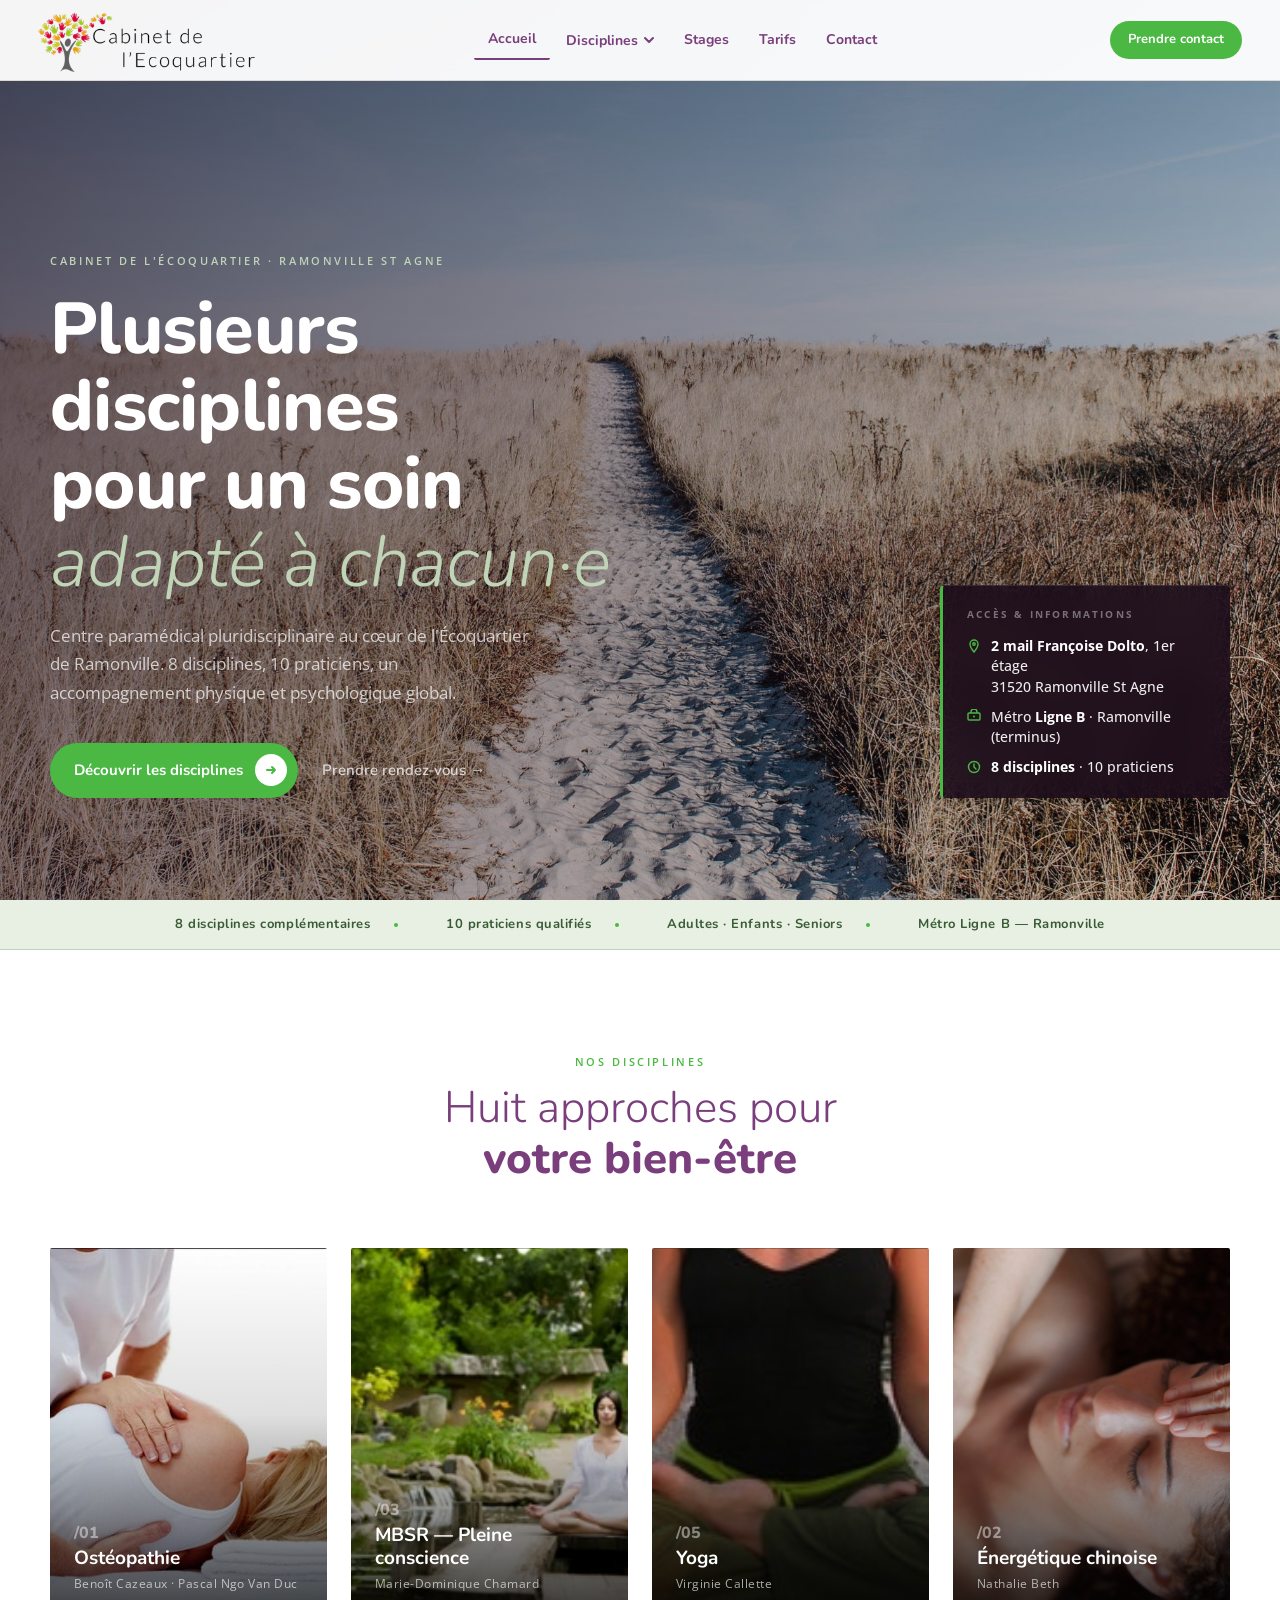
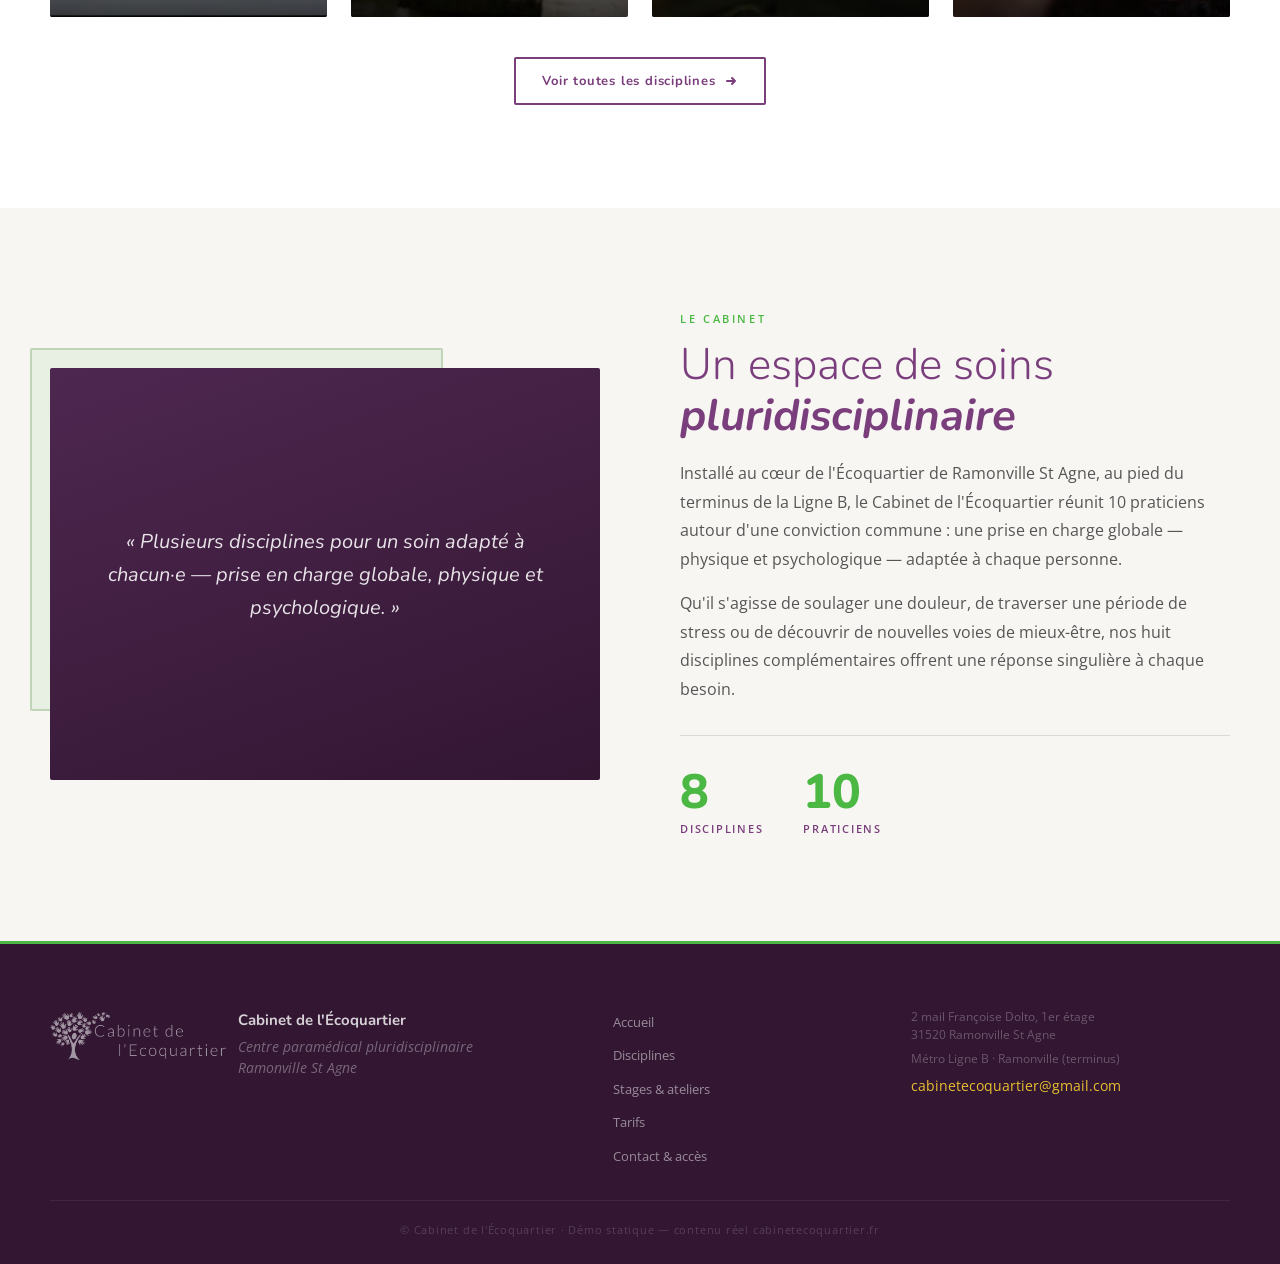
==== index.html @ e550345e "Démo refonte site Cabinet de l'Ecoquartier Co-Authored-By: Claude Sonnet 5.5 <noreply@anthropic.com>" ====
<!DOCTYPE html>
<html lang="fr">
<head>
  <meta charset="UTF-8">
  <meta name="viewport" content="width=device-width, initial-scale=1.0">
  <title>Cabinet de l'Écoquartier — Centre paramédical Ramonville St Agne</title>
  <meta name="description" content="Centre paramédical pluridisciplinaire à Ramonville St Agne. 8 disciplines, 10 praticiens : ostéopathie, énergétique chinoise, MBSR, sophrologie, yoga, somatothérapie, kinésiologie.">
  <link rel="icon" type="image/svg+xml" href="images/favicon.svg">
  <link rel="preconnect" href="https://fonts.googleapis.com">
  <link rel="preconnect" href="https://fonts.gstatic.com" crossorigin>
  <link href="https://fonts.googleapis.com/css2?family=Nunito:ital,wght@0,300;0,400;0,600;0,700;0,800;1,300;1,700&family=Open+Sans:wght@400;500;600&display=swap" rel="stylesheet">
  <link rel="stylesheet" href="style.css">
</head>
<body data-page="index">

  <!-- HEADER -->
  <header class="site-header" role="banner">
    <div class="header-inner">
      <a href="index.html" class="header-logo" aria-label="Cabinet de l'Écoquartier — accueil">
        <img
          src="images/logo.webp"
          alt="Cabinet de l'Écoquartier"
          class="logo-img"
          onerror="this.style.display='none';this.nextElementSibling.style.display='block'"
        >
        <span class="logo-fallback" style="display:none">Cabinet de l'Écoquartier</span>
      </a>

      <nav class="header-nav" aria-label="Navigation principale">
        <ul class="nav-list" role="list">
          <li>
            <a href="index.html" class="nav-link" data-nav="index">Accueil</a>
          </li>
          <li class="nav-item-dropdown">
            <button class="nav-link nav-dropdown-btn" aria-haspopup="true" aria-expanded="false" data-nav="disciplines">
              Disciplines
              <svg class="dropdown-chevron" width="12" height="12" viewBox="0 0 12 12" fill="none" aria-hidden="true">
                <path d="M2 4l4 4 4-4" stroke="currentColor" stroke-width="2" stroke-linecap="round" stroke-linejoin="round"/>
              </svg>
            </button>
            <div class="nav-dropdown" role="menu" aria-label="Disciplines">
              <div class="nav-dropdown-header">Nos disciplines</div>
              <a href="disciplines.html"                  class="nav-dropdown-link nav-dropdown-link--first" role="menuitem">Toutes les disciplines</a>
              <a href="disciplines.html#osteopathie"      class="nav-dropdown-link" role="menuitem">Ostéopathie</a>
              <a href="disciplines.html#energetique"      class="nav-dropdown-link" role="menuitem">Énergétique chinoise</a>
              <a href="disciplines.html#mbsr"             class="nav-dropdown-link" role="menuitem">MBSR — Pleine conscience</a>
              <a href="disciplines.html#sophrologie"      class="nav-dropdown-link" role="menuitem">Sophrologie</a>
              <a href="disciplines.html#yoga"             class="nav-dropdown-link" role="menuitem">Yoga</a>
              <a href="disciplines.html#somatotherapie"   class="nav-dropdown-link" role="menuitem">Somatothérapie</a>
              <a href="disciplines.html#kinesiologie"     class="nav-dropdown-link" role="menuitem">Kinésiologie</a>
            </div>
          </li>
          <li><a href="stages.html"  class="nav-link" data-nav="stages">Stages</a></li>
          <li><a href="tarifs.html"  class="nav-link" data-nav="tarifs">Tarifs</a></li>
          <li><a href="contact.html" class="nav-link" data-nav="contact">Contact</a></li>
        </ul>
      </nav>

      <div class="nav-cta">
        <a href="contact.html" class="btn-nav-cta">Prendre contact</a>
      </div>
      <button class="burger" aria-label="Ouvrir le menu" aria-expanded="false" aria-controls="overlay-menu">
        <span class="burger-bar"></span>
        <span class="burger-bar"></span>
        <span class="burger-bar"></span>
      </button>
    </div>
  </header>

  <!-- OVERLAY MOBILE -->
  <div class="overlay-menu" id="overlay-menu" role="dialog" aria-modal="true" aria-label="Menu principal">
    <nav class="overlay-nav" aria-label="Menu mobile">
      <ul class="overlay-list" role="list">
        <li class="overlay-item"><a href="index.html" class="overlay-link" data-nav="index">Accueil</a></li>
        <li class="overlay-item">
          <button class="overlay-link overlay-submenu-btn" aria-expanded="false" aria-controls="overlay-sub-disciplines">
            Disciplines
            <svg class="overlay-chevron" width="20" height="20" viewBox="0 0 20 20" fill="none" aria-hidden="true">
              <path d="M5 8l5 5 5-5" stroke="currentColor" stroke-width="2" stroke-linecap="round" stroke-linejoin="round"/>
            </svg>
          </button>
          <ul class="overlay-sub" id="overlay-sub-disciplines" hidden>
            <li><a href="disciplines.html"                class="overlay-sub-link">Toutes les disciplines</a></li>
            <li><a href="disciplines.html#osteopathie"    class="overlay-sub-link">Ostéopathie</a></li>
            <li><a href="disciplines.html#energetique"    class="overlay-sub-link">Énergétique chinoise</a></li>
            <li><a href="disciplines.html#mbsr"           class="overlay-sub-link">MBSR — Pleine conscience</a></li>
            <li><a href="disciplines.html#sophrologie"    class="overlay-sub-link">Sophrologie</a></li>
            <li><a href="disciplines.html#yoga"           class="overlay-sub-link">Yoga</a></li>
            <li><a href="disciplines.html#somatotherapie" class="overlay-sub-link">Somatothérapie</a></li>
            <li><a href="disciplines.html#kinesiologie"   class="overlay-sub-link">Kinésiologie</a></li>
          </ul>
        </li>
        <li class="overlay-item"><a href="stages.html"  class="overlay-link" data-nav="stages">Stages</a></li>
        <li class="overlay-item"><a href="tarifs.html"  class="overlay-link" data-nav="tarifs">Tarifs</a></li>
        <li class="overlay-item"><a href="contact.html" class="overlay-link" data-nav="contact">Contact</a></li>
      </ul>
    </nav>
    <footer class="overlay-footer">
      <a href="mailto:cabinetecoquartier@gmail.com" class="overlay-email">cabinetecoquartier@gmail.com</a>
      <span class="overlay-address">2 mail Françoise Dolto (1er étage) · Ramonville St Agne · Métro Ligne B</span>
    </footer>
  </div>

  <!-- HERO -->
  <section class="hero" aria-label="Présentation du cabinet">
    <div class="hero-photo" role="img" aria-label="Chemin de prairie — Cabinet de l'Écoquartier"></div>
    <div class="hero-content">
      <div class="hero-inner">

        <div class="hero-text">
          <span class="hero-eyebrow">Cabinet de l'Écoquartier · Ramonville St Agne</span>
          <h1 class="hero-title">
            Plusieurs disciplines<br>
            pour un soin<br>
            <em>adapté à chacun·e</em>
          </h1>
          <p class="hero-sub">
            Centre paramédical pluridisciplinaire au cœur de l'Écoquartier de Ramonville.
            8 disciplines, 10 praticiens, un accompagnement physique et psychologique global.
          </p>
          <div class="hero-actions">
            <a href="disciplines.html" class="btn-hero">
              Découvrir les disciplines
              <span class="btn-hero-circle" aria-hidden="true">
                <svg width="14" height="14" viewBox="0 0 14 14" fill="none">
                  <path d="M3 7h8M8 4l3 3-3 3" stroke="currentColor" stroke-width="2" stroke-linecap="round" stroke-linejoin="round"/>
                </svg>
              </span>
            </a>
            <a href="contact.html" class="hero-link-secondary">Prendre rendez-vous →</a>
          </div>
        </div>

        <!-- Info-card bas-droite — infos réelles du cabinet -->
        <aside class="hero-infocard" aria-label="Informations pratiques">
          <span class="infocard-label">Accès &amp; informations</span>
          <p class="infocard-line">
            <svg class="infocard-icon" viewBox="0 0 14 14" fill="none" aria-hidden="true">
              <path d="M7 1a4 4 0 0 1 4 4c0 3.25-4 8-4 8S3 8.25 3 5a4 4 0 0 1 4-4Z" stroke="currentColor" stroke-width="1.4"/>
              <circle cx="7" cy="5" r="1.2" stroke="currentColor" stroke-width="1.4"/>
            </svg>
            <span><strong>2 mail Françoise Dolto</strong>, 1er étage<br>31520 Ramonville St Agne</span>
          </p>
          <p class="infocard-line">
            <svg class="infocard-icon" viewBox="0 0 14 14" fill="none" aria-hidden="true">
              <rect x="1" y="4" width="12" height="7" rx="1" stroke="currentColor" stroke-width="1.4"/>
              <path d="M4 4V3a3 3 0 0 1 6 0v1" stroke="currentColor" stroke-width="1.4"/>
              <circle cx="7" cy="7.5" r="1" fill="currentColor"/>
            </svg>
            <span>Métro <strong>Ligne B</strong> · Ramonville (terminus)</span>
          </p>
          <p class="infocard-line">
            <svg class="infocard-icon" viewBox="0 0 14 14" fill="none" aria-hidden="true">
              <circle cx="7" cy="7" r="5.5" stroke="currentColor" stroke-width="1.4"/>
              <path d="M7 4v3l2 2" stroke="currentColor" stroke-width="1.4" stroke-linecap="round"/>
            </svg>
            <span><strong>8 disciplines</strong> · 10 praticiens</span>
          </p>
        </aside>

      </div>
    </div>
  </section>

  <!-- BANDEAU RÉASSURANCE -->
  <div class="reassurance" aria-label="Points forts">
    <div class="reassurance-inner">
      <span class="reassurance-item">8 disciplines complémentaires <span class="reassurance-dot" aria-hidden="true"></span></span>
      <span class="reassurance-item">10 praticiens qualifiés <span class="reassurance-dot" aria-hidden="true"></span></span>
      <span class="reassurance-item">Adultes · Enfants · Seniors <span class="reassurance-dot" aria-hidden="true"></span></span>
      <span class="reassurance-item">Métro Ligne B — Ramonville</span>
    </div>
  </div>

  <!-- TILES DISCIPLINES -->
  <section class="discipline-tiles" aria-labelledby="tiles-heading">
    <div class="container">
      <header class="section-header reveal">
        <span class="section-label">Nos disciplines</span>
        <h2 class="section-title" id="tiles-heading">
          Huit approches pour<br><strong>votre bien-être</strong>
        </h2>
      </header>

      <div class="tiles-grid">
        <a href="disciplines.html#osteopathie" class="tile tile--osteo reveal">
          <div class="tile-bg"></div>
          <div class="tile-content">
            <span class="tile-num">/01</span>
            <span class="tile-name">Ostéopathie</span>
            <span class="tile-sub">Benoît Cazeaux · Pascal Ngo Van Duc</span>
          </div>
        </a>
        <a href="disciplines.html#mbsr" class="tile tile--mbsr reveal">
          <div class="tile-bg"></div>
          <div class="tile-content">
            <span class="tile-num">/03</span>
            <span class="tile-name">MBSR — Pleine conscience</span>
            <span class="tile-sub">Marie-Dominique Chamard</span>
          </div>
        </a>
        <a href="disciplines.html#yoga" class="tile tile--yoga reveal">
          <div class="tile-bg"></div>
          <div class="tile-content">
            <span class="tile-num">/05</span>
            <span class="tile-name">Yoga</span>
            <span class="tile-sub">Virginie Callette</span>
          </div>
        </a>
        <a href="disciplines.html#energetique" class="tile tile--energie reveal">
          <div class="tile-bg"></div>
          <div class="tile-content">
            <span class="tile-num">/02</span>
            <span class="tile-name">Énergétique chinoise</span>
            <span class="tile-sub">Nathalie Beth</span>
          </div>
        </a>
      </div>

      <p class="tile-link reveal">
        <a href="disciplines.html" class="btn-outline">
          Voir toutes les disciplines
          <svg width="14" height="14" viewBox="0 0 14 14" fill="none" aria-hidden="true">
            <path d="M3 7h8M8 4l3 3-3 3" stroke="currentColor" stroke-width="2" stroke-linecap="round" stroke-linejoin="round"/>
          </svg>
        </a>
      </p>
    </div>
  </section>

  <!-- SPLIT SECTION — Le Cabinet -->
  <section class="split-section" aria-labelledby="cabinet-heading">
    <div class="container">
      <div class="split-grid">

        <div class="split-visual reveal">
          <div class="split-visual-rect" aria-hidden="true"></div>
          <div class="split-visual-card" aria-label="Slogan du cabinet">
            <blockquote class="split-visual-quote">
              « Plusieurs disciplines pour un soin adapté à chacun·e — prise en charge globale, physique et psychologique. »
            </blockquote>
          </div>
        </div>

        <div class="split-text reveal">
          <span class="section-label">Le cabinet</span>
          <h2 class="section-title" id="cabinet-heading">
            Un espace de soins<br><em>pluridisciplinaire</em>
          </h2>
          <p class="split-desc">
            Installé au cœur de l'Écoquartier de Ramonville St Agne, au pied du terminus de la Ligne B, le Cabinet de l'Écoquartier réunit 10 praticiens autour d'une conviction commune : une prise en charge globale — physique et psychologique — adaptée à chaque personne.
          </p>
          <p class="split-desc">
            Qu'il s'agisse de soulager une douleur, de traverser une période de stress ou de découvrir de nouvelles voies de mieux-être, nos huit disciplines complémentaires offrent une réponse singulière à chaque besoin.
          </p>
          <div class="split-stats" aria-label="Chiffres clés">
            <div>
              <span class="stat-number">8</span>
              <span class="stat-label">disciplines</span>
            </div>
            <div>
              <span class="stat-number">10</span>
              <span class="stat-label">praticiens</span>
            </div>
          </div>
        </div>

      </div>
    </div>
  </section>

  <!-- FOOTER -->
  <footer class="site-footer" role="contentinfo">
    <div class="container">
      <div class="footer-inner">
        <div class="footer-brand">
          <div>
            <img src="images/logo.webp" alt="" class="footer-logo" aria-hidden="true" loading="lazy">
          </div>
          <div>
            <p class="footer-site-name">Cabinet de l'Écoquartier</p>
            <p class="footer-tagline">Centre paramédical pluridisciplinaire<br>Ramonville St Agne</p>
          </div>
        </div>
        <nav class="footer-nav" aria-label="Navigation secondaire">
          <ul>
            <li><a href="index.html">Accueil</a></li>
            <li><a href="disciplines.html">Disciplines</a></li>
            <li><a href="stages.html">Stages &amp; ateliers</a></li>
            <li><a href="tarifs.html">Tarifs</a></li>
            <li><a href="contact.html">Contact &amp; accès</a></li>
          </ul>
        </nav>
        <address class="footer-contact">
          <p>2 mail Françoise Dolto, 1er étage<br>31520 Ramonville St Agne</p>
          <p>Métro Ligne B · Ramonville (terminus)</p>
          <a href="mailto:cabinetecoquartier@gmail.com">cabinetecoquartier@gmail.com</a>
        </address>
      </div>
      <p class="footer-legal">© Cabinet de l'Écoquartier · Démo statique — contenu réel cabinetecoquartier.fr</p>
    </div>
  </footer>

  <script src="script.js"></script>
</body>
</html>
---- style.css ----
/* ================================================
   CABINET DE L'ÉCOQUARTIER — Styles v3 final
   Palette : blanc / violet-prune / vert / jaune
   ================================================ */

/* ---- Tokens ---- */
:root {
  --plum:        #7a3e7c;
  --plum-dark:   #4e2750;
  --plum-deeper: #321632;
  --plum-pale:   #f4eef5;

  --green:       #4ab842;
  --green-dark:  #2a7a10;
  --green-mid:   #3a9a30;
  --green-pale:  #eef7ec;

  /* Sauge doux — sections claires */
  --sage-bg:     #e8f0e4;
  --sage-light:  #c0d4b8;
  --sage-dark:   #3a5c35;

  /* Carte hero translucide */
  --card-bg:     rgba(120, 190, 90, 0.82);

  --yellow:      #e8c030;
  --yellow-dk:   #c4a020;
  --yellow-txt:  #2a1a00;

  --teal:        #2597ba;

  --white:       #ffffff;
  --off-white:   #f7f6f3;
  --light-gray:  #f0eeea;
  --border:      #ddd9d2;

  --txt-dark:    #1e1e1e;
  --txt-mid:     #555;
  --txt-light:   #888;

  /* Angles quasi-droits */
  --radius:      2px;
  --radius-md:   4px;

  --container:   min(1180px, 100% - 2.5rem);
  --header-h:    80px;

  --t:   0.25s cubic-bezier(.4,0,.2,1);
  --t-m: 0.42s cubic-bezier(.4,0,.2,1);
}

/* ---- Reset ---- */
*, *::before, *::after { box-sizing: border-box; margin: 0; padding: 0; }
html { scroll-behavior: smooth; scroll-padding-top: calc(var(--header-h) + 52px); -webkit-text-size-adjust: 100%; }
body { font-family: 'Open Sans', system-ui, sans-serif; font-size: 16px; line-height: 1.65; color: var(--txt-dark); background: var(--white); -webkit-font-smoothing: antialiased; opacity: 0; }
body.is-loaded  { opacity: 1; transition: opacity .3s ease; }
body.is-exiting { opacity: 0; transition: opacity .22s ease; }
img  { max-width: 100%; height: auto; display: block; }
a    { color: inherit; text-decoration: none; }
ul, ol { list-style: none; }
button { cursor: pointer; font-family: inherit; background: none; border: none; }
address { font-style: normal; }
:focus-visible { outline: 2px solid var(--green); outline-offset: 3px; border-radius: var(--radius); }

/* ---- Shared typography ---- */
.section-label { display: block; font-size: 11px; font-weight: 600; letter-spacing: .24em; text-transform: uppercase; color: var(--green); margin-bottom: .75rem; }
.section-title { font-family: 'Nunito', sans-serif; font-size: clamp(1.75rem, 3.5vw, 2.75rem); font-weight: 300; line-height: 1.15; color: var(--plum); }
.section-title strong { font-weight: 800; }
.section-title em     { font-style: italic; font-weight: 700; }
.section-header { text-align: center; margin-bottom: clamp(2.5rem, 5vw, 4.5rem); }
.container { width: var(--container); margin-inline: auto; }

/* ---- Scroll reveal ---- */
@media (prefers-reduced-motion: no-preference) {
  .reveal { opacity: 0; transform: translateY(18px); transition: opacity .65s ease, transform .65s ease; }
  .reveal.revealed { opacity: 1; transform: translateY(0); }
}

/* ================================================
   HEADER — flottant, transparent → glass
   ================================================ */

.site-header {
  position: fixed;
  inset-block-start: 0; inset-inline: 0;
  z-index: 100;
  height: var(--header-h);
  /* Toujours glass/blanc : le logo coloré reste lisible partout */
  background: rgba(255,255,255,0.95);
  backdrop-filter: blur(14px);
  -webkit-backdrop-filter: blur(14px);
  box-shadow: 0 1px 0 var(--border);
  transition: box-shadow var(--t-m);
}

/* Légère ombre supplémentaire au scroll */
.site-header.scrolled {
  box-shadow: 0 2px 16px rgba(0,0,0,.08);
}

.header-inner {
  display: flex;
  align-items: center;
  justify-content: space-between;
  height: 100%;
  padding: 0 clamp(1rem, 3vw, 2.5rem);
  gap: 1rem;
}

/* Logo — toujours en couleurs sur fond blanc/glass */
.header-logo { display: flex; align-items: center; flex-shrink: 0; text-decoration: none; }
.logo-img { height: 64px; width: auto; max-width: 220px; }
.logo-fallback { font-family: 'Nunito', sans-serif; font-size: 1rem; font-weight: 800; line-height: 1.2; color: var(--plum); }

/* Nav desktop */
.header-nav { display: none; }
@media (min-width: 960px) { .header-nav { display: block; } }

.nav-list { display: flex; align-items: center; gap: .1rem; }

.nav-link {
  display: inline-flex; align-items: center; gap: .3rem;
  font-family: 'Nunito', sans-serif; font-size: 14px; font-weight: 700;
  padding: .45rem .875rem; border-radius: var(--radius);
  color: var(--plum); background: none; border: none; cursor: pointer;
  white-space: nowrap; transition: background var(--t), color var(--t);
}

.nav-link:hover { background: var(--plum-pale); color: var(--plum-dark); }

.nav-link.active { border-bottom: 2px solid var(--plum); }

/* CTA nav "Prendre contact" */
.nav-cta {
  display: none;
  align-items: center;
  gap: .75rem;
  flex-shrink: 0;
}
@media (min-width: 960px) { .nav-cta { display: flex; } }

.btn-nav-cta {
  padding: .5rem 1.125rem;
  background: var(--green);
  color: var(--white);
  font-family: 'Nunito', sans-serif; font-size: 13px; font-weight: 700;
  border-radius: 100px;   /* seul bouton-pilule dans le nav */
  border: none; cursor: pointer;
  transition: background var(--t), transform var(--t);
}
.btn-nav-cta:hover { background: var(--green-dark); transform: translateY(-1px); }

/* Chevron dropdown */
.dropdown-chevron { transition: transform var(--t); flex-shrink: 0; }
.nav-dropdown-btn[aria-expanded="true"] .dropdown-chevron { transform: rotate(180deg); }
.nav-dropdown-btn[aria-expanded="true"] { background: var(--plum); color: var(--white) !important; border-radius: var(--radius); }
.nav-dropdown-btn[aria-expanded="true"] .dropdown-chevron path { stroke: white; }

/* ================================================
   DROPDOWN
   ================================================ */

.nav-item-dropdown { position: relative; }

.nav-dropdown {
  position: absolute; top: calc(100% + 8px); left: 0; min-width: 230px;
  background: var(--white); border: 1px solid var(--border); border-top: 3px solid var(--green);
  border-radius: var(--radius); box-shadow: 0 8px 32px rgba(0,0,0,.12); z-index: 200; overflow: hidden;
  opacity: 0; pointer-events: none; transform: translateY(-6px);
  transition: opacity var(--t), transform var(--t);
}
.nav-dropdown.is-open { opacity: 1; pointer-events: all; transform: translateY(0); }
.nav-dropdown-header { background: var(--green); color: var(--white); font-family: 'Nunito',sans-serif; font-size: 12px; font-weight: 700; letter-spacing: .1em; text-transform: uppercase; padding: .6rem 1rem; }
.nav-dropdown-link { display: block; padding: .5rem 1rem .5rem 1.25rem; font-size: 14px; color: var(--plum); border-left: 3px solid transparent; transition: background var(--t), border-color var(--t); }
.nav-dropdown-link--first { background: var(--teal); color: var(--white); font-weight: 600; border-left-color: #1a7090; }
.nav-dropdown-link--first:hover { background: #1a7090; color: var(--white); }
.nav-dropdown-link:not(.nav-dropdown-link--first):hover { background: var(--green-pale); border-left-color: var(--green); color: var(--plum-dark); }

@media (prefers-reduced-motion: reduce) { .nav-dropdown { transition: none; } }

/* ================================================
   BURGER
   ================================================ */

.burger {
  display: flex; flex-direction: column; justify-content: center; gap: 5px;
  width: 44px; height: 44px; padding: 0; z-index: 200; position: relative; flex-shrink: 0;
  -webkit-tap-highlight-color: transparent;
}
@media (min-width: 960px) { .burger { display: none; } }

.burger-bar { display: block; width: 24px; height: 2px; border-radius: 1px; margin: 0 auto; transform-origin: center; background: var(--plum); transition: transform .4s cubic-bezier(.4,0,.2,1), opacity .3s ease; }
.burger[aria-expanded="true"] .burger-bar { background: var(--plum); }
.burger[aria-expanded="true"] .burger-bar:nth-child(1) { transform: translateY(7px) rotate(45deg); }
.burger[aria-expanded="true"] .burger-bar:nth-child(2) { opacity: 0; transform: scaleX(0); }
.burger[aria-expanded="true"] .burger-bar:nth-child(3) { transform: translateY(-7px) rotate(-45deg); }

/* ================================================
   OVERLAY MOBILE
   ================================================ */

.overlay-menu {
  position: fixed; inset: 0; z-index: 150; background: var(--white);
  display: flex; flex-direction: column; justify-content: center;
  padding: calc(var(--header-h) + 1.5rem) clamp(2rem,8vw,4rem) 3rem;
  border-top: 3px solid var(--green);
  opacity: 0; pointer-events: none; transform: translateX(100%);
  transition: opacity .4s cubic-bezier(.4,0,.2,1), transform .4s cubic-bezier(.4,0,.2,1);
}
.overlay-menu.is-open { opacity: 1; pointer-events: all; transform: translateX(0); }
.overlay-nav { flex: 1; display: flex; align-items: center; }
.overlay-list { width: 100%; }
.overlay-item { border-bottom: 1px solid var(--border); opacity: 0; transform: translateX(12px); transition: opacity .38s ease, transform .38s ease; }
.overlay-item:first-child { border-top: 1px solid var(--border); }
.overlay-item.is-visible { opacity: 1; transform: translateX(0); }
.overlay-link { display: flex; align-items: center; justify-content: space-between; width: 100%; text-align: left; padding: .9rem 0; font-family: 'Nunito',sans-serif; font-size: clamp(1.25rem,4vw,1.75rem); font-weight: 700; color: var(--plum); background: none; border: none; cursor: pointer; transition: color var(--t), padding-left var(--t); }
.overlay-link:hover { color: var(--plum-dark); padding-left: .5rem; }
.overlay-chevron { flex-shrink: 0; color: var(--green); transition: transform var(--t); }
.overlay-submenu-btn[aria-expanded="true"] .overlay-chevron { transform: rotate(180deg); }
.overlay-sub { padding: .25rem 0 .75rem 1.25rem; }
.overlay-sub[hidden] { display: none; }
.overlay-sub-link { display: block; padding: .45rem 0; font-size: 1rem; color: var(--txt-mid); border-left: 2px solid transparent; padding-left: .75rem; transition: color var(--t), border-color var(--t); }
.overlay-sub-link:hover { color: var(--green-dark); border-left-color: var(--green); }
.overlay-footer { padding-top: 1.5rem; border-top: 1px solid var(--border); display: flex; flex-direction: column; gap: .35rem; }
.overlay-email { font-size: 14px; font-weight: 600; color: var(--green-dark); transition: color var(--t); }
.overlay-email:hover { color: var(--plum); }
.overlay-address { font-size: 12px; color: var(--txt-light); }

@media (prefers-reduced-motion: reduce) {
  .overlay-menu, .overlay-item { transition: opacity .2s ease; transform: none !important; }
}

/* ================================================
   HERO — index.html
   Photo plein écran, titre gauche, info-card bas-droite
   ================================================ */

.hero {
  position: relative;
  min-height: 100dvh; min-height: 100vh;
  display: flex; align-items: flex-end;
  overflow: hidden;
}

.hero-photo {
  position: absolute; inset: 0;
  background-image: url('images/hero.jpg');
  background-size: cover; background-position: center 40%;
}

/* Voile sombre progressif — lisibilité titre */
.hero-photo::after {
  content: ''; position: absolute; inset: 0;
  background: linear-gradient(
    120deg,
    rgba(30,15,32,0.72) 0%,
    rgba(30,15,32,0.4)  45%,
    rgba(30,15,32,0.1)  100%
  );
}

.hero-content {
  position: relative; z-index: 1;
  width: 100%; padding: 0 0 clamp(4rem,8vw,7rem);
}

.hero-inner {
  width: var(--container); margin-inline: auto;
  display: grid;
  grid-template-columns: 1fr;
  gap: 2rem;
  padding-top: calc(var(--header-h) + 4rem);
}

@media (min-width: 768px) {
  .hero-inner { grid-template-columns: 1fr auto; align-items: flex-end; }
}

/* Texte gauche */
.hero-text { max-width: 620px; }

.hero-eyebrow {
  font-size: 11px; font-weight: 600; letter-spacing: .24em; text-transform: uppercase;
  color: var(--sage-light); margin-bottom: 1.25rem; display: block;
}

.hero-title {
  font-family: 'Nunito', sans-serif;
  font-size: clamp(2.25rem, 6vw, 4.5rem);
  font-weight: 800; line-height: 1.08; letter-spacing: -.01em;
  color: var(--white); margin-bottom: 1.25rem;
}

.hero-title em { font-style: italic; font-weight: 300; color: var(--sage-light); }

.hero-sub {
  font-size: clamp(.9375rem, 1.5vw, 1.0625rem);
  color: rgba(255,255,255,.72); line-height: 1.68;
  max-width: 480px; margin-bottom: 2.25rem;
}

.hero-actions { display: flex; align-items: center; gap: 1.5rem; flex-wrap: wrap; }

/* CTA pilule — seule exception aux angles droits */
.btn-hero {
  display: inline-flex; align-items: center; gap: .75rem;
  padding: .7rem .7rem .7rem 1.5rem;
  background: var(--green); color: var(--white);
  font-family: 'Nunito',sans-serif; font-size: .9375rem; font-weight: 700;
  border-radius: 100px;
  transition: background var(--t), transform var(--t);
}
.btn-hero:hover { background: var(--green-dark); transform: translateY(-1px); }

.btn-hero-circle {
  display: flex; align-items: center; justify-content: center;
  width: 32px; height: 32px; background: var(--white); border-radius: 50%; flex-shrink: 0;
}

.btn-hero-circle svg { color: var(--green); }

.hero-link-secondary {
  font-family: 'Nunito',sans-serif; font-size: .9375rem; font-weight: 600;
  color: rgba(255,255,255,.75);
  text-decoration: underline; text-decoration-color: transparent;
  transition: color var(--t), text-decoration-color var(--t);
}
.hero-link-secondary:hover { color: var(--white); text-decoration-color: rgba(255,255,255,.5); }

/* Info-card sombre bas-droite — verre dépoli prune foncé, texte blanc */
.hero-infocard {
  background: rgba(22, 8, 24, 0.82);
  backdrop-filter: blur(16px); -webkit-backdrop-filter: blur(16px);
  border-radius: var(--radius-md);
  padding: 1.25rem 1.5rem;
  max-width: 290px;
  align-self: flex-end;
  border-left: 3px solid var(--green);
  border-top: 1px solid rgba(255,255,255,.10);
}

@media (max-width: 767px) {
  .hero-infocard { max-width: 100%; }
}

.infocard-label {
  font-size: 10px; font-weight: 700; letter-spacing: .22em; text-transform: uppercase;
  color: rgba(255,255,255,.4); margin-bottom: .875rem; display: block;
}

.infocard-line {
  display: flex; align-items: flex-start; gap: .625rem;
  font-size: 13.5px; color: rgba(255,255,255,.92); font-weight: 500; line-height: 1.5;
  margin-bottom: .625rem;
}

.infocard-line:last-child { margin-bottom: 0; }

.infocard-line strong { font-weight: 700; color: var(--white); }

.infocard-icon {
  flex-shrink: 0; margin-top: .15rem;
  color: var(--green);
  width: 14px; height: 14px;
}

/* ================================================
   BANDEAU RÉASSURANCE
   ================================================ */

.reassurance {
  background: var(--sage-bg);
  border-bottom: 1px solid var(--sage-light);
}

.reassurance-inner {
  display: flex; align-items: center; justify-content: center; flex-wrap: wrap;
  width: var(--container); margin-inline: auto;
  padding: .875rem 0;
}

.reassurance-item {
  display: flex; align-items: center; gap: 1.5rem;
  font-family: 'Nunito',sans-serif; font-size: 13px; font-weight: 700;
  color: var(--sage-dark); letter-spacing: .04em;
  padding: 0 1.5rem;
}

.reassurance-dot { display: block; width: 4px; height: 4px; background: var(--green); border-radius: 50%; flex-shrink: 0; }
.reassurance-item:last-child .reassurance-dot { display: none; }

/* ================================================
   TILES DISCIPLINES — index.html
   ================================================ */

.discipline-tiles {
  padding: clamp(4rem,8vw,7rem) 0;
  background: var(--white);
}

.tiles-grid {
  display: grid; grid-template-columns: 1fr; gap: 1.5rem;
}
@media (min-width: 600px)  { .tiles-grid { grid-template-columns: repeat(2,1fr); } }
@media (min-width: 1000px) { .tiles-grid { grid-template-columns: repeat(4,1fr); } }

.tile {
  position: relative; aspect-ratio: 3/4;
  overflow: hidden; border-radius: var(--radius);
  display: block; text-decoration: none;
}

.tile-bg {
  position: absolute; inset: 0;
  background-size: cover; background-position: center;
  transition: transform .55s ease;
}
.tile:hover .tile-bg { transform: scale(1.05); }

.tile::after {
  content: ''; position: absolute; inset: 0;
  background: linear-gradient(0deg, rgba(0,0,0,.75) 0%, rgba(0,0,0,.12) 55%, transparent 100%);
}

.tile-content { position: absolute; inset: 0; z-index: 1; display: flex; flex-direction: column; justify-content: flex-end; padding: 1.5rem; }

.tile-num { font-family: 'Nunito',sans-serif; font-size: 1rem; font-weight: 800; color: rgba(255,255,255,.45); line-height: 1; margin-bottom: .4rem; }
.tile-name { font-family: 'Nunito',sans-serif; font-size: 1.1875rem; font-weight: 700; color: var(--white); line-height: 1.2; margin-bottom: .25rem; }
.tile-sub { font-size: 12px; color: rgba(255,255,255,.65); letter-spacing: .04em; }

.tile-link { text-align: center; margin-top: 2.5rem; }
.btn-outline { display: inline-flex; align-items: center; gap: .5rem; padding: .7rem 1.625rem; border: 2px solid var(--plum); color: var(--plum); font-family: 'Nunito',sans-serif; font-size: 13px; font-weight: 700; border-radius: var(--radius); letter-spacing: .06em; transition: background var(--t), color var(--t); }
.btn-outline:hover { background: var(--plum); color: var(--white); }

/* Fonds tiles (photo + couleur de repli) */
.tile--osteo    .tile-bg { background-color: #3a6040; background-image: url('images/tile-osteo.jpg'); }
.tile--mbsr     .tile-bg { background-color: #4a3a7a; background-image: url('images/tile-mbsr.webp'); }
.tile--yoga     .tile-bg { background-color: #3a7a5a; background-image: url('images/tile-yoga.jpg'); }
.tile--energie  .tile-bg { background-color: #2a5a7a; background-image: url('images/tile-energie.jpg'); }
.tile--sophro   .tile-bg { background: linear-gradient(160deg,#5a4a80,#3a2a60); }
.tile--somato   .tile-bg { background: linear-gradient(160deg,#6a3a5a,#4a2040); }
.tile--kinesio  .tile-bg { background: linear-gradient(160deg,#2a5a7a,#1a3a5a); }

/* ================================================
   SPLIT SECTION — Le Cabinet (index)
   ================================================ */

.split-section { padding: clamp(4rem,8vw,7rem) 0; background: var(--off-white); }

.split-grid { display: grid; grid-template-columns: 1fr; gap: 4rem; }
@media (min-width: 768px) { .split-grid { grid-template-columns: 1fr 1fr; align-items: center; gap: 5rem; } }

/* Bloc image avec rectangle décalé */
.split-visual { position: relative; }
.split-visual-rect { position: absolute; width: 75%; height: 88%; background: var(--sage-bg); border: 2px solid var(--sage-light); top: -1.25rem; left: -1.25rem; z-index: 0; border-radius: var(--radius); }
.split-visual-card { position: relative; z-index: 1; width: 100%; aspect-ratio: 4/3; background: linear-gradient(160deg, var(--plum-dark) 0%, var(--plum-deeper) 100%); border-radius: var(--radius); display: flex; align-items: center; justify-content: center; padding: 2.5rem; }
.split-visual-quote { font-family: 'Nunito',sans-serif; font-size: clamp(1rem,1.8vw,1.25rem); font-weight: 400; font-style: italic; color: rgba(255,255,255,.88); line-height: 1.65; text-align: center; }

.split-text .section-title { margin-bottom: 1.125rem; }
.split-desc { font-size: 1rem; color: var(--txt-mid); line-height: 1.78; margin-bottom: 1rem; }
.split-stats { display: flex; gap: 2.5rem; padding-top: 2rem; margin-top: 2rem; border-top: 1px solid var(--border); }
.stat-number { display: block; font-family: 'Nunito',sans-serif; font-size: 3rem; font-weight: 800; line-height: 1; color: var(--green); }
.stat-label   { display: block; font-size: 11px; font-weight: 600; letter-spacing: .16em; text-transform: uppercase; color: var(--plum); margin-top: .25rem; }

/* ================================================
   PAGE HERO — pages intérieures
   ================================================ */

.page-hero {
  background: linear-gradient(155deg, var(--plum-dark) 0%, var(--plum-deeper) 100%);
  padding: calc(var(--header-h) + 3.5rem) 0 3.5rem;
  position: relative; overflow: hidden;
}
.page-hero::before { content: ''; position: absolute; width: 40%; aspect-ratio: 1; right: -5%; top: -30%; background: rgba(255,255,255,.03); border-radius: 50%; }
.page-hero::after  { content: ''; position: absolute; width: 25%; aspect-ratio: 1; left:  5%; bottom:-40%; background: rgba(255,255,255,.04); border-radius: 50%; }
.page-hero-inner { position: relative; z-index: 1; }
.page-hero-label { display: block; font-size: 11px; font-weight: 600; letter-spacing: .24em; text-transform: uppercase; color: rgba(255,255,255,.4); margin-bottom: .75rem; }
.page-hero-title { font-family: 'Nunito',sans-serif; font-size: clamp(2.25rem,5vw,4rem); font-weight: 300; line-height: 1.1; color: var(--white); }
.page-hero-title strong { font-weight: 800; }
.page-hero-title em     { font-style: italic; font-weight: 700; color: var(--sage-light); }

/* ================================================
   SECTION "/01 /02 /03" — disciplines vue sombre
   ================================================ */

.disciplines-num-section { padding: clamp(4rem,8vw,7rem) 0; background: var(--plum-deeper); }
.disciplines-num-section .section-label { color: rgba(255,255,255,.4); }
.disciplines-num-section .section-title { color: var(--white); }

.num-cards-grid { display: grid; grid-template-columns: 1fr; gap: 1px; background: rgba(255,255,255,.08); border: 1px solid rgba(255,255,255,.08); }
@media (min-width: 600px) { .num-cards-grid { grid-template-columns: repeat(2,1fr); } }
@media (min-width: 900px) { .num-cards-grid { grid-template-columns: repeat(3,1fr); } }

.num-card { background: rgba(78,39,80,.8); padding: 2rem 1.75rem; transition: background var(--t); scroll-margin-top: calc(var(--header-h) + .5rem); }
.num-card:hover { background: rgba(100,55,105,.9); }
.num-card-counter { display: block; font-family: 'Nunito',sans-serif; font-size: 1.25rem; font-weight: 800; color: var(--sage-light); opacity: .65; margin-bottom: .75rem; }
.num-card-title { font-family: 'Nunito',sans-serif; font-size: 1.0625rem; font-weight: 700; color: var(--white); margin-bottom: .5rem; line-height: 1.2; }
.num-card-desc { font-size: .875rem; color: rgba(255,255,255,.58); line-height: 1.7; margin-bottom: .875rem; }
.num-card-practitioners { font-size: 12px; color: var(--sage-light); font-weight: 600; letter-spacing: .06em; }

/* ================================================
   DISCIPLINES PAGE — sous-nav + détail
   ================================================ */

.disciplines-subnav {
  position: sticky; top: var(--header-h); z-index: 90;
  background: var(--white); border-bottom: 2px solid var(--green);
  overflow-x: auto; -webkit-overflow-scrolling: touch; scrollbar-width: none;
}
.disciplines-subnav::-webkit-scrollbar { display: none; }
.subnav-inner { display: flex; gap: 0; width: max-content; padding: 0 clamp(1rem,3vw,2.5rem); }
.subnav-link { display: block; padding: .75rem 1rem; font-family: 'Nunito',sans-serif; font-size: 13px; font-weight: 700; color: var(--plum); white-space: nowrap; border-bottom: 2px solid transparent; margin-bottom: -2px; transition: color var(--t), border-color var(--t); }
.subnav-link:hover { color: var(--green-dark); border-bottom-color: var(--green); }

/* Sections discipline détaillées */
.discipline-sections { padding: 0; }

.discipline-detail { border-top: 1px solid var(--border); scroll-margin-top: calc(var(--header-h) + 50px); }
.discipline-detail:first-child { border-top: none; }

.discipline-detail-inner {
  width: var(--container); margin-inline: auto;
  display: grid; grid-template-columns: 1fr; gap: 2rem;
  padding: clamp(2.5rem,5vw,4.5rem) 0;
}
@media (min-width: 768px) { .discipline-detail-inner { grid-template-columns: 160px 1fr; gap: 3.5rem; } }

.discipline-aside { display: flex; flex-direction: column; gap: .5rem; padding-top: .25rem; }
.discipline-aside-num { font-family: 'Nunito',sans-serif; font-size: 3rem; font-weight: 800; line-height: 1; color: var(--green); opacity: .3; }
.discipline-aside-lbl { font-size: 10px; font-weight: 700; letter-spacing: .2em; text-transform: uppercase; color: var(--txt-light); }

.discipline-name { font-family: 'Nunito',sans-serif; font-size: clamp(1.375rem,2.5vw,1.875rem); font-weight: 800; color: var(--plum); margin-bottom: .75rem; line-height: 1.15; }
.discipline-desc { font-size: 1rem; color: var(--txt-mid); line-height: 1.78; margin-bottom: 1.5rem; }

.discipline-meta { display: flex; flex-wrap: wrap; gap: 1.5rem; }
.meta-item { display: flex; flex-direction: column; gap: .2rem; }
.meta-label { font-size: 10px; font-weight: 700; letter-spacing: .18em; text-transform: uppercase; color: var(--txt-light); }
.meta-value { font-size: .9375rem; color: var(--txt-dark); font-weight: 500; }
.meta-value--accent { color: var(--green-dark); font-weight: 700; }

/* ================================================
   STAGES
   ================================================ */

.stages-section { padding: clamp(4rem,8vw,7rem) 0; background: var(--white); }
.stages-list { max-width: 840px; margin-inline: auto; }

.stage-item { display: grid; grid-template-columns: 72px 1fr; gap: 2rem; padding: 2rem 0; border-bottom: 1px solid var(--border); align-items: start; }
.stage-item:first-child { border-top: 1px solid var(--border); }
@media (max-width: 540px) { .stage-item { grid-template-columns: 58px 1fr; gap: 1.25rem; } }

.stage-date { display: flex; flex-direction: column; align-items: center; padding: .5rem 0; border-right: 2px solid var(--green); }
.stage-day   { font-family: 'Nunito',sans-serif; font-size: 1.375rem; font-weight: 800; line-height: 1; color: var(--plum); }
.stage-month { font-size: 10px; font-weight: 700; letter-spacing: .14em; text-transform: uppercase; color: var(--green-dark); margin-top: .2rem; }

.stage-name { font-family: 'Nunito',sans-serif; font-size: 1.0625rem; font-weight: 700; color: var(--plum); margin-bottom: .375rem; line-height: 1.2; }
.stage-desc { font-size: .9rem; color: var(--txt-mid); line-height: 1.68; margin-bottom: .75rem; }
.stage-meta { display: flex; flex-wrap: wrap; gap: .375rem 1.25rem; margin-bottom: .5rem; }
.stage-meta span { font-size: 13px; color: var(--txt-mid); }
.stage-price { font-weight: 700; color: var(--green-dark) !important; background: var(--green-pale); padding: .1rem .5rem; border-radius: var(--radius); }
.stage-booking { font-size: 12.5px; color: var(--txt-light); }
.stage-booking a { color: var(--green-dark); text-decoration: underline; text-decoration-color: transparent; transition: text-decoration-color var(--t); }
.stage-booking a:hover { text-decoration-color: var(--green-dark); }

/* ================================================
   TARIFS
   ================================================ */

.tarifs-section { padding: clamp(4rem,8vw,7rem) 0; background: var(--plum-deeper); }
.tarifs-section .section-label { color: rgba(255,255,255,.4); }
.tarifs-section .section-title { color: var(--white); }

.tarifs-grid { display: grid; grid-template-columns: 1fr; gap: 1px; background: rgba(255,255,255,.08); border: 1px solid rgba(255,255,255,.08); }
@media (min-width: 600px) { .tarifs-grid { grid-template-columns: repeat(2,1fr); } }
@media (min-width: 900px) { .tarifs-grid { grid-template-columns: repeat(3,1fr); } }

.tarif-block { background: rgba(78,39,80,.85); padding: 2rem 1.75rem; transition: background var(--t); }
.tarif-block:hover { background: rgba(100,55,105,.95); }
.tarif-discipline { font-family: 'Nunito',sans-serif; font-size: 1.0625rem; font-weight: 700; color: var(--yellow); margin-bottom: 1rem; padding-bottom: .75rem; border-bottom: 1px solid rgba(255,255,255,.1); }
.tarif-table { width: 100%; border-collapse: collapse; }
.tarif-table td { padding: .45rem 0; font-size: .9rem; color: rgba(255,255,255,.65); border-bottom: 1px solid rgba(255,255,255,.05); vertical-align: top; line-height: 1.5; }
.tarif-table tr:last-child td { border-bottom: none; }
.tarif-price { text-align: right; padding-left: 1rem; font-weight: 700; color: var(--white) !important; white-space: nowrap; }
.tarif-block--note { background: rgba(50,22,52,.6) !important; }
.tarif-block--note:hover { background: rgba(60,28,62,.75) !important; }
.tarif-note { font-size: .875rem; color: rgba(255,255,255,.46); line-height: 1.7; margin-bottom: .75rem; }
.tarif-note:last-child { margin-bottom: 0; }
.tarif-note strong { color: rgba(255,255,255,.72); }

.tarif-footer { margin-top: clamp(2rem,4vw,3rem); padding: 1.5rem 2rem; background: rgba(255,255,255,.04); border: 1px solid rgba(255,255,255,.08); border-left: 3px solid var(--sage-light); max-width: 560px; margin-inline: auto; border-radius: var(--radius); }
.tarif-footer p { font-size: .875rem; color: rgba(255,255,255,.5); line-height: 1.7; }
.tarif-footer p + p { margin-top: .5rem; }
.tarif-footer strong { color: rgba(255,255,255,.75); }

/* ================================================
   CONTACT
   ================================================ */

.contact-section { padding: clamp(4rem,8vw,7rem) 0; background: var(--white); }
.contact-grid { display: grid; grid-template-columns: 1fr; gap: 3.5rem; }
@media (min-width: 768px) { .contact-grid { grid-template-columns: 1fr 1fr; align-items: start; gap: 4rem; } }

.contact-info { display: flex; flex-direction: column; gap: 1.75rem; }
.contact-block-title { display: block; font-size: 11px; font-weight: 700; letter-spacing: .2em; text-transform: uppercase; color: var(--green); margin-bottom: .5rem; }
.contact-address { font-size: 1.0625rem; line-height: 1.65; color: var(--txt-dark); }
.contact-detail { font-size: .9rem; color: var(--txt-mid); line-height: 1.68; margin-top: .4rem; }
.contact-link { font-size: 1rem; font-weight: 600; color: var(--plum); text-decoration: underline; text-decoration-color: transparent; transition: text-decoration-color var(--t), color var(--t); }
.contact-link:hover { text-decoration-color: var(--plum); color: var(--plum-dark); }

.hours-list { display: flex; flex-direction: column; gap: .5rem; margin-top: .25rem; }
.hours-row { display: grid; grid-template-columns: 155px 1fr; gap: .75rem; font-size: .875rem; line-height: 1.55; }
@media (max-width: 480px) { .hours-row { grid-template-columns: 1fr; gap: .1rem; margin-bottom: .375rem; } }
.hours-row dt { font-weight: 600; color: var(--txt-dark); }
.hours-row dd { color: var(--txt-mid); }

.contact-map { display: flex; flex-direction: column; gap: .75rem; }
.map-embed { width: 100%; aspect-ratio: 4/3; background: var(--light-gray); border-radius: var(--radius); overflow: hidden; border: 1px solid var(--border); }
.map-embed iframe { width: 100%; height: 100%; display: block; border: none; }
.map-link { display: inline-flex; align-items: center; gap: .375rem; font-size: 13px; font-weight: 600; color: var(--green-dark); text-decoration: underline; text-decoration-color: transparent; transition: text-decoration-color var(--t); align-self: flex-start; }
.map-link:hover { text-decoration-color: var(--green-dark); }

/* ================================================
   FOOTER
   ================================================ */

.site-footer { background: var(--plum-deeper); padding: clamp(2.5rem,5vw,4rem) 0 1.5rem; border-top: 3px solid var(--green); }
.footer-inner { display: grid; grid-template-columns: 1fr; gap: 2rem; padding-bottom: 2rem; border-bottom: 1px solid rgba(255,255,255,.07); margin-bottom: 1.25rem; }
@media (min-width: 600px) { .footer-inner { grid-template-columns: repeat(2,1fr); } }
@media (min-width: 900px) { .footer-inner { grid-template-columns: 2fr 1fr 1.2fr; } }

.footer-brand { display: flex; align-items: flex-start; gap: .75rem; }
.footer-logo { height: 52px; width: auto; max-width: 180px; opacity: .55; filter: brightness(0) invert(1); }
.footer-site-name { font-family: 'Nunito',sans-serif; font-size: .9375rem; font-weight: 700; color: rgba(255,255,255,.8); margin-bottom: .2rem; }
.footer-tagline { font-size: .875rem; font-style: italic; color: rgba(255,255,255,.35); line-height: 1.5; }
.footer-nav ul { display: flex; flex-direction: column; gap: .45rem; }
.footer-nav a { font-size: 13px; color: rgba(255,255,255,.5); transition: color var(--t); }
.footer-nav a:hover { color: var(--white); }
.footer-contact { display: flex; flex-direction: column; gap: .4rem; }
.footer-contact a { font-size: 14px; color: var(--yellow); transition: color var(--t); }
.footer-contact a:hover { color: var(--white); }
.footer-contact p { font-size: 12px; color: rgba(255,255,255,.28); line-height: 1.5; }
.footer-legal { font-size: 11px; letter-spacing: .07em; color: rgba(255,255,255,.18); text-align: center; }
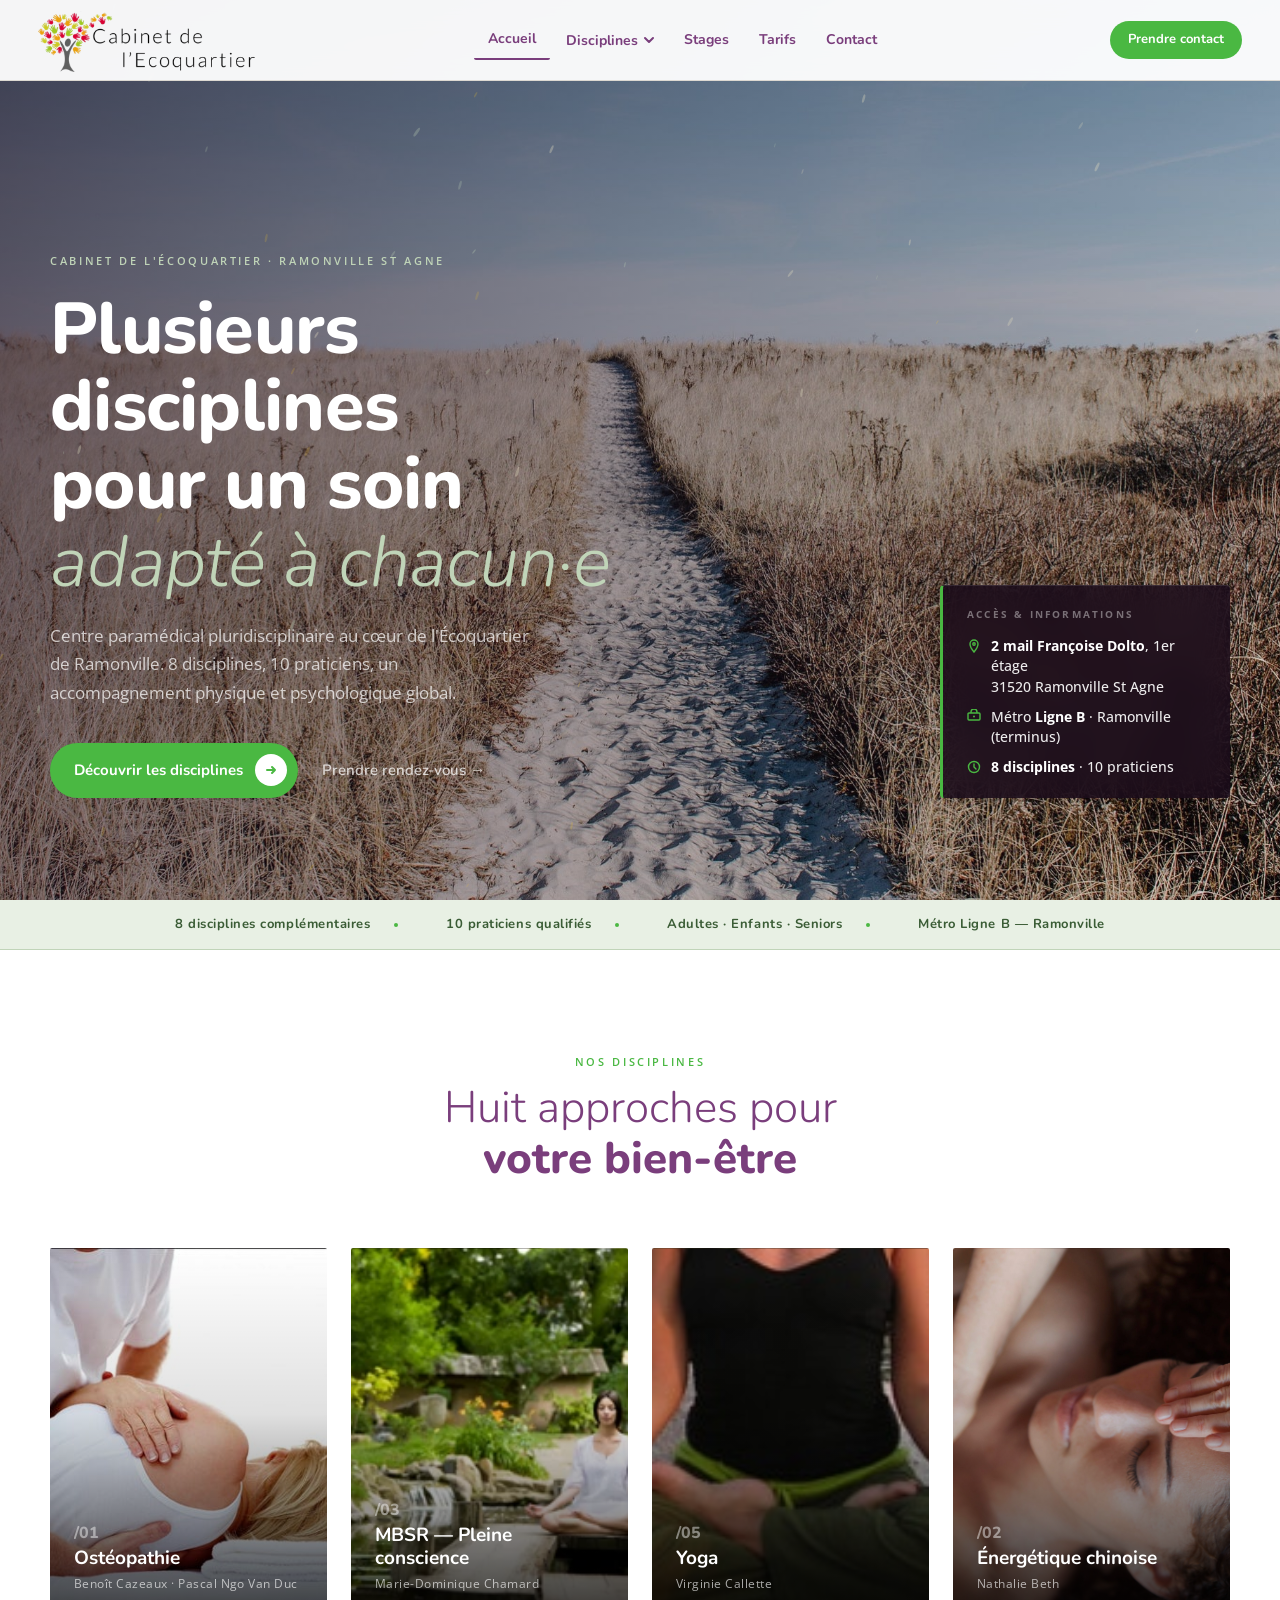
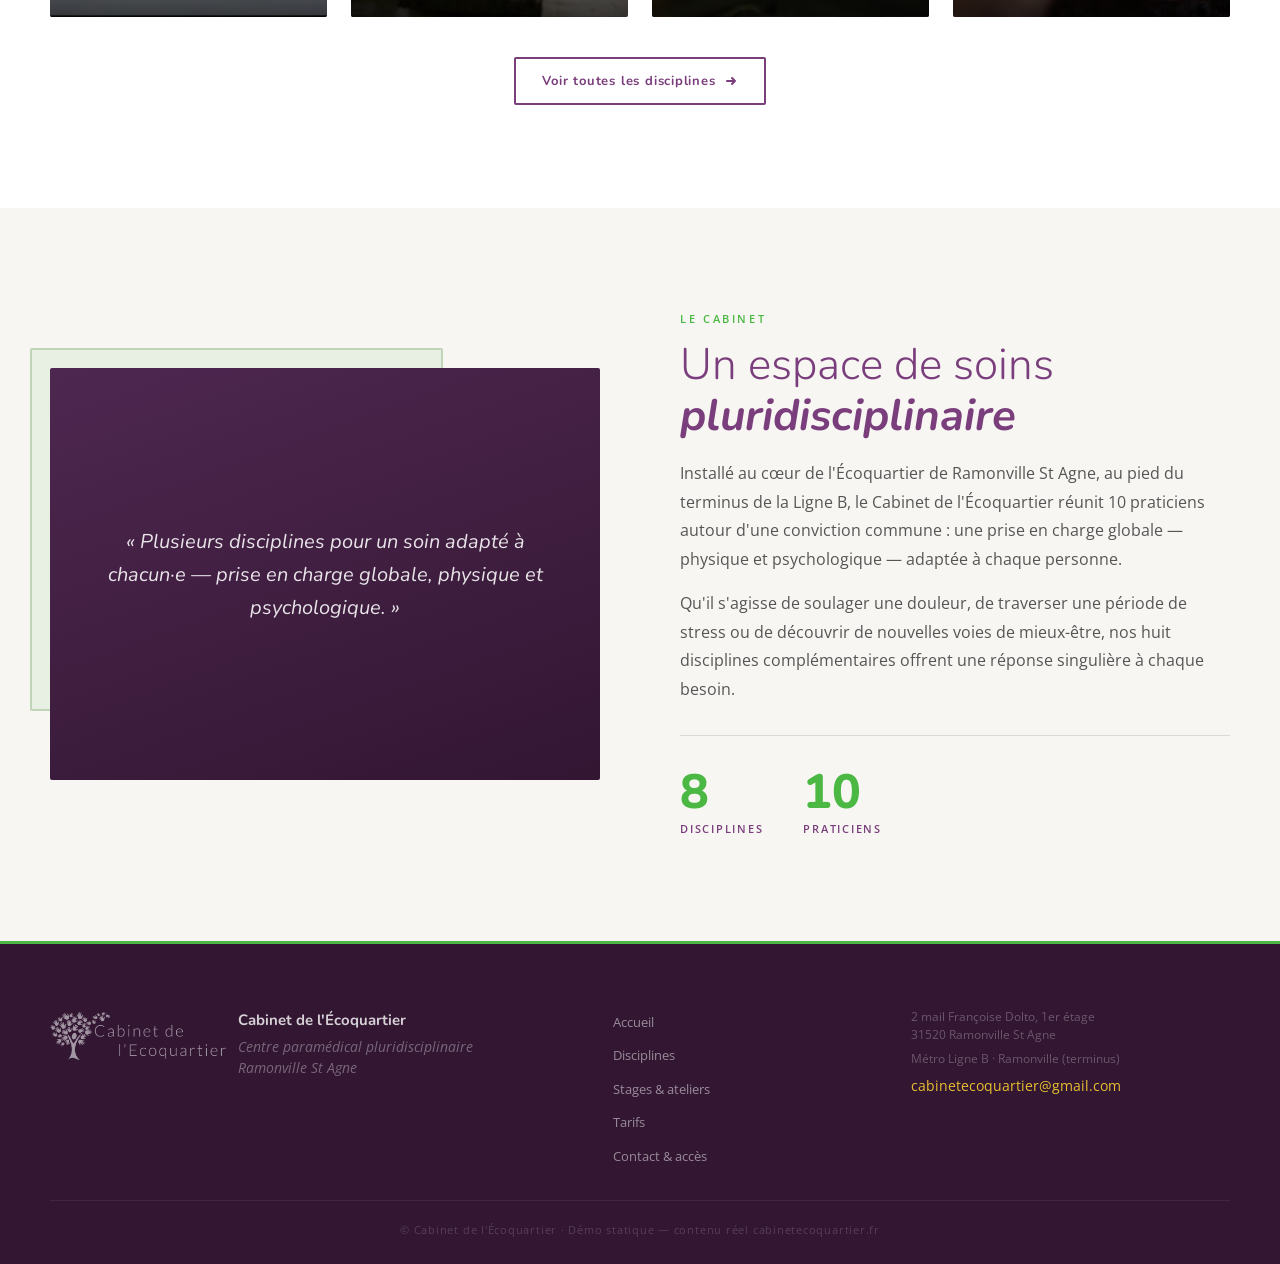
==== commit 29100116: "Photos des praticiens et animations thématiques Co-Authored-By: Claude Sonnet 5.5 <noreply@anthropic" ====
--- a/index.html
+++ b/index.html
@@ -302,5 +302,6 @@
   </footer>
 
   <script src="script.js"></script>
+  <script src="animations.js"></script>
 </body>
 </html>
--- a/style.css
+++ b/style.css
@@ -538,6 +538,41 @@
 .meta-value { font-size: .9375rem; color: var(--txt-dark); font-weight: 500; }
 .meta-value--accent { color: var(--green-dark); font-weight: 700; }
 
+/* Portrait praticien dans discipline-detail */
+.discipline-body { display: flex; gap: 2.5rem; align-items: flex-start; flex-wrap: wrap; }
+.discipline-text { flex: 1; min-width: 0; }
+
+.practitioner-portrait { flex-shrink: 0; width: 150px; }
+@media (max-width: 600px) { .practitioner-portrait { width: 120px; } }
+
+.portrait-wrap { position: relative; }
+/* Rectangle décalé derrière le portrait */
+.portrait-offset {
+  position: absolute; inset: 0;
+  transform: translate(-8px, -8px);
+  background: var(--sage-bg); border: 1.5px solid var(--sage-light);
+  border-radius: var(--radius); z-index: 0;
+}
+.portrait-img {
+  position: relative; z-index: 1;
+  width: 100%; aspect-ratio: 3/4; object-fit: cover; object-position: center top;
+  border-radius: var(--radius); display: block;
+}
+/* Placeholder initiales */
+.portrait-placeholder {
+  position: relative; z-index: 1;
+  width: 100%; aspect-ratio: 3/4;
+  background: linear-gradient(160deg, var(--plum-dark), var(--plum-deeper));
+  border-radius: var(--radius); display: flex; align-items: center; justify-content: center;
+  font-family: 'Nunito',sans-serif; font-size: 2rem; font-weight: 800;
+  color: rgba(255,255,255,.35); letter-spacing: .04em; user-select: none;
+}
+.portrait-caption {
+  margin-top: .625rem; font-size: 11px; font-weight: 700; letter-spacing: .12em;
+  text-transform: uppercase; color: var(--txt-light); text-align: center;
+  position: relative; z-index: 1;
+}
+
 /* ================================================
    STAGES
    ================================================ */
